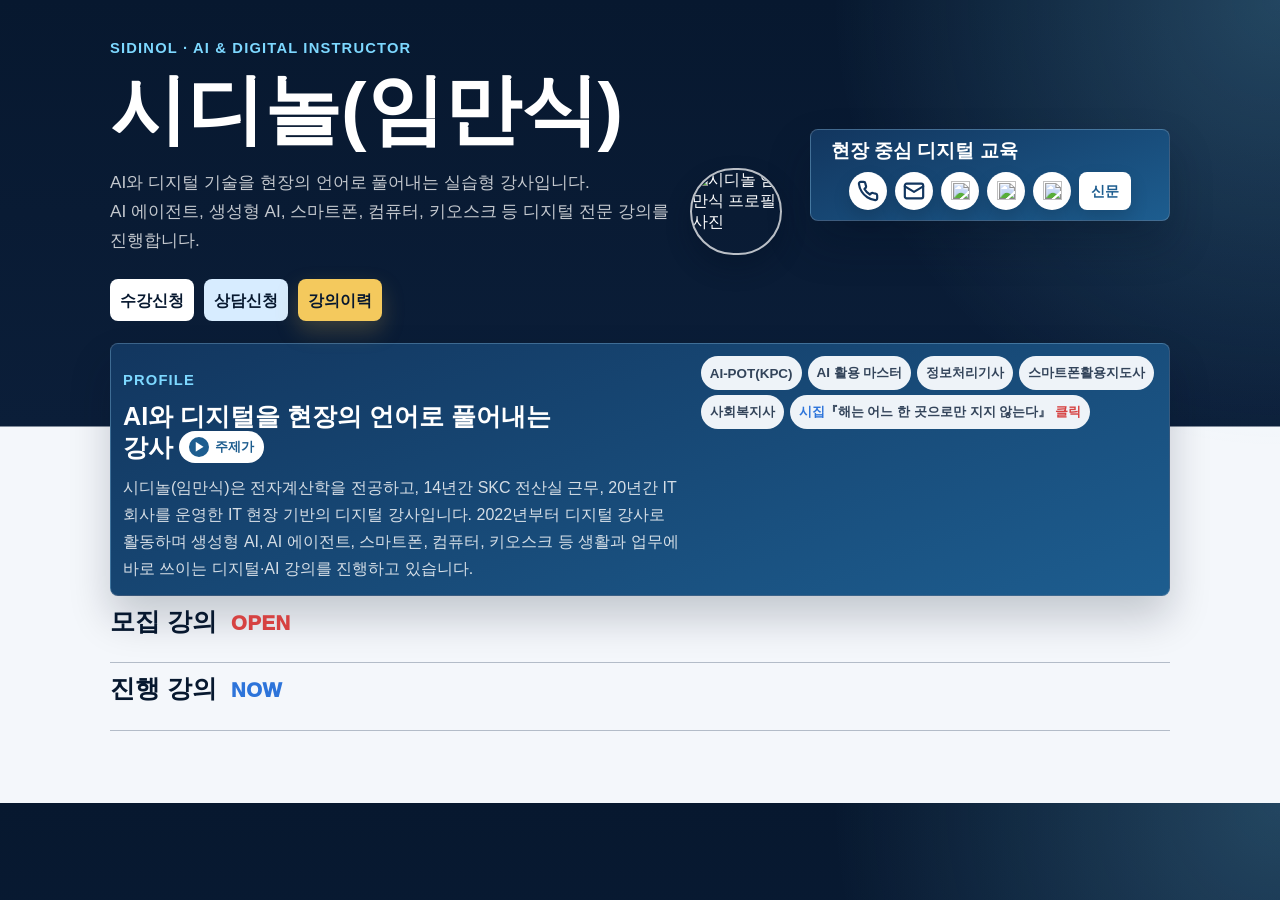
==== index.html @ cf783a94 "Add files via upload" ====
<!doctype html>
<html lang="ko">
  <head>
    <meta charset="UTF-8" />
    <meta name="viewport" content="width=device-width, initial-scale=1.0" />
    <title>강의 포트폴리오</title>
    <link rel="stylesheet" href="./style.css?v=20260810-1" />
  </head>
  <body data-page="home">
    <main class="page">
      <section class="hero">
        <div class="hero-grid">
          <div class="hero-copy">
            <p class="eyebrow">SIDINOL · AI & Digital Instructor</p>
            <h1>시디놀(임만식)</h1>
            <div class="lead-row">
              <p class="lead">
                AI와 디지털 기술을 현장의 언어로 풀어내는 실습형 강사입니다.
                <br />
                AI 에이전트, 생성형 AI, 스마트폰, 컴퓨터, 키오스크 등 디지털 전문 강의를 진행합니다.
              </p>
              <img class="hero-photo" src="./profile-photo-new.png?photo=20260806-2" alt="시디놀 임만식 프로필 사진" />
            </div>
            <div class="hero-actions">
              <a href="#open-section">수강신청</a>
              <a class="consult-action" href="https://forms.gle/AXUuiS46m5kyT9Lg6" target="_blank" rel="noreferrer">상담신청</a>
              <a class="history-action" href="./history.html">강의이력</a>
            </div>
          </div>
          <aside class="profile-card" aria-label="강사 요약">
            <strong>현장 중심 디지털 교육</strong>
            <div class="profile-links">
              <a class="contact-link" href="tel:01037876305" aria-label="전화 문의">
                <svg viewBox="0 0 24 24" aria-hidden="true">
                  <path d="M22 16.9v3a2 2 0 0 1-2.2 2 19.8 19.8 0 0 1-8.6-3.1 19.5 19.5 0 0 1-6-6A19.8 19.8 0 0 1 2.1 4.2 2 2 0 0 1 4.1 2h3a2 2 0 0 1 2 1.7c.1 1 .4 2 .7 2.8a2 2 0 0 1-.4 2.1L8.1 9.9a16 16 0 0 0 6 6l1.3-1.3a2 2 0 0 1 2.1-.4c.9.3 1.8.6 2.8.7A2 2 0 0 1 22 16.9Z" />
                </svg>
              </a>
              <a class="contact-link" href="mailto:imssjs@hanmail.net?subject=강의 문의" aria-label="메일 문의">
                <svg viewBox="0 0 24 24" aria-hidden="true">
                  <path d="M4 4h16a2 2 0 0 1 2 2v12a2 2 0 0 1-2 2H4a2 2 0 0 1-2-2V6a2 2 0 0 1 2-2Z" />
                  <path d="m22 7-10 6L2 7" />
                </svg>
              </a>
              <a class="brand-link" href="https://www.instagram.com/si.di.nol" aria-label="Instagram">
                <img src="https://cdn.simpleicons.org/instagram/E4405F" alt="" />
              </a>
              <a class="brand-link" href="https://www.facebook.com/imssjs" aria-label="Facebook">
                <img src="https://cdn.simpleicons.org/facebook/1877F2" alt="" />
              </a>
              <a class="brand-link" href="https://m.blog.naver.com/imsimd" aria-label="네이버 블로그">
                <img src="https://cdn.simpleicons.org/naver/03C75A" alt="" />
              </a>
              <button class="news-link" type="button" data-news-modal aria-label="신문 기사 보기">
                <em>신문</em>
              </button>
            </div>
          </aside>
        </div>
      </section>

      <section class="featured-course-preview" id="featuredCourse" aria-label="확정 강의 홍보" hidden></section>

      <section class="stats" id="stats" aria-label="강의 현황 요약"></section>

      <section class="about-panel" aria-label="강사 소개">
        <div>
          <p class="eyebrow dark">Profile</p>
          <div class="about-heading">
            <h2>
              AI와 디지털을 현장의 언어로 풀어내는
              <span class="title-tail">
                강사
                <button class="theme-song-play" type="button" aria-label="시디놀 주제가 재생">
                  <span aria-hidden="true">&#9654;</span>
                  <em>주제가</em>
                </button>
              </span>
            </h2>
          </div>
          <p>
            시디놀(임만식)은 전자계산학을 전공하고, 14년간 SKC 전산실 근무,
            20년간 IT 회사를 운영한 IT 현장 기반의 디지털 강사입니다.
            2022년부터 디지털 강사로 활동하며 생성형 AI, AI 에이전트,
            스마트폰, 컴퓨터, 키오스크 등 생활과 업무에 바로 쓰이는
            디지털·AI 강의를 진행하고 있습니다.
          </p>
        </div>
        <div class="credential-list">
          <span>AI-POT(KPC)</span>
          <span>AI 활용 마스터</span>
          <span>정보처리기사</span>
          <span>스마트폰활용지도사</span>
          <span>사회복지사</span>
          <a class="book-link" href="https://product.kyobobook.co.kr/book/preview/S000219388189"><em class="book-kind">시집</em> 『해는 어느 한 곳으로만 지지 않는다』 <strong>클릭</strong></a>
        </div>
      </section>

      <section class="course-section" id="open-section">
        <div class="section-title">
          <h2>모집 강의 <span class="label-open">Open</span></h2>
        </div>
        <div class="course-list" id="openCourses"></div>
      </section>

      <section class="course-section" id="active-section">
        <div class="section-title">
          <h2>진행 강의 <span class="label-now">Now</span></h2>
        </div>
        <div class="course-list compact" id="activeCourses"></div>
      </section>
    </main>

    <div class="modal" id="courseModal" aria-hidden="true">
      <div class="modal-backdrop" data-close-modal></div>
      <article class="modal-panel" role="dialog" aria-modal="true" aria-labelledby="modalTitle">
        <button class="modal-close" type="button" aria-label="닫기" data-close-modal>×</button>
        <div class="badge-row" id="modalBadges"></div>
        <h3 id="modalTitle"></h3>
        <div class="modal-meta" id="modalMeta"></div>
        <p class="modal-summary" id="modalSummary"></p>
        <div class="tag-row" id="modalTags"></div>
        <div id="modalApply"></div>
      </article>
    </div>

    <div class="modal" id="newsModal" aria-hidden="true">
      <div class="modal-backdrop" data-close-news-modal></div>
      <article class="modal-panel news-modal-panel" role="dialog" aria-modal="true" aria-labelledby="newsModalTitle">
        <button class="modal-close" type="button" aria-label="닫기" data-close-news-modal>×</button>
        <h3 id="newsModalTitle">신문 기사</h3>
        <div class="news-list">
          <a href="https://www.fntoday.co.kr/news/articleView.html?idxno=375219" target="_blank" rel="noreferrer">파이낸스투데이</a>
          <a href="https://www.donga.com/news/Society/article/all/20220724/114622201/1" target="_blank" rel="noreferrer">동아일보</a>
          <a href="https://www.lecturernews.com/news/articleView.html?idxno=106831" target="_blank" rel="noreferrer">한국강사신문</a>
        </div>
      </article>
    </div>

    <script src="./app.js?v=20260803-2"></script>
  </body>
</html>
---- style.css ----
:root {
  --navy: #07182f;
  --navy-2: #0d2748;
  --navy-3: #12365f;
  --ink: #122033;
  --muted: #66758a;
  --line: rgba(14, 38, 70, 0.12);
  --paper: #f4f7fb;
  --card: #ffffff;
  --blue: #2d74da;
  --cyan: #7dd8ff;
  --gold: #c9a24a;
  --green: #2c956b;
  --orange: #d8793c;
  --shadow: 0 22px 54px rgba(7, 24, 47, 0.14);
}

* {
  box-sizing: border-box;
}

html {
  scroll-behavior: smooth;
}

body {
  margin: 0;
  background:
    radial-gradient(circle at top right, rgba(125, 216, 255, 0.24), transparent 28rem),
    linear-gradient(180deg, #07182f 0, #0b1e39 426px, var(--paper) 427px);
  color: var(--ink);
  font-family:
    Pretendard,
    -apple-system,
    BlinkMacSystemFont,
    "Segoe UI",
    sans-serif;
}

body[data-page="history"] {
  background: var(--paper);
}

.page {
  width: min(100%, 1100px);
  margin: 0 auto;
  padding: 28px 20px 72px;
}

.hero {
  min-height: 300px;
  display: grid;
  align-content: center;
  padding: 12px 0 12px;
  color: #fff;
}

.hero-grid {
  display: grid;
  grid-template-columns: minmax(0, 1fr) 360px;
  align-items: center;
  gap: 28px;
}

.hero-copy {
  position: relative;
}

.lead-row {
  display: grid;
  grid-template-columns: minmax(0, 1fr) 92px;
  align-items: stretch;
  gap: 12px;
  margin-top: 20px;
}

.hero-photo {
  width: 92px;
  height: 100%;
  min-height: 100%;
  border: 2px solid rgba(255, 255, 255, 0.72);
  border-radius: 999px;
  object-fit: cover;
  object-position: center 28%;
  box-shadow: 0 12px 24px rgba(4, 17, 35, 0.32);
}

.eyebrow {
  margin: 0 0 14px;
  color: var(--cyan);
  font-size: 0.92rem;
  font-weight: 900;
  letter-spacing: 0.08em;
  text-transform: uppercase;
}

h1,
h2,
h3,
p {
  margin: 0;
}

h1 {
  max-width: 820px;
  font-size: clamp(2.35rem, 7vw, 4.8rem);
  line-height: 1.02;
  letter-spacing: 0;
}

.lead {
  max-width: 680px;
  color: rgba(255, 255, 255, 0.76);
  font-size: 1.08rem;
  line-height: 1.68;
}

.hero-actions {
  display: flex;
  flex-wrap: wrap;
  gap: 10px;
  margin-top: 24px;
}

.hero-actions a,
.profile-links a {
  display: inline-flex;
  align-items: center;
  justify-content: center;
  min-height: 42px;
  padding: 0 10px;
  border-radius: 8px;
  background: #fff;
  color: var(--navy);
  text-decoration: none;
  font-weight: 900;
}

.hero-actions a {
  overflow: hidden;
  text-overflow: clip;
  white-space: nowrap;
  word-break: keep-all;
  font-size: 0.98rem;
  line-height: 1;
}

.hero-actions .history-action {
  background: #f4c95d;
  color: #07182f;
  box-shadow: 0 10px 22px rgba(201, 162, 74, 0.26);
}

.hero-actions .consult-action {
  background: #d7ecff;
  color: #07182f;
}

.hero-actions .icon-action svg,
.profile-links .contact-link svg {
  width: 22px;
  height: 22px;
  fill: none;
  stroke: currentColor;
  stroke-width: 2.4;
  stroke-linecap: round;
  stroke-linejoin: round;
}

.profile-card {
  border: 1px solid rgba(255, 255, 255, 0.18);
  border-radius: 8px;
  background: linear-gradient(160deg, #12365f 0%, #1d5d8f 100%);
  padding: 8px 20px 10px;
  backdrop-filter: blur(14px);
  box-shadow: 0 22px 42px rgba(4, 17, 35, 0.28);
  transform: translateY(-6px);
}

.profile-card strong {
  display: block;
  margin-bottom: 6px;
  color: #ffffff;
  font-size: 1.18rem;
}

.profile-card p {
  color: rgba(255, 255, 255, 0.82);
  line-height: 1.58;
}

.profile-links {
  display: flex;
  flex-wrap: wrap;
  justify-content: center;
  gap: 8px;
  margin-top: 8px;
}

.profile-links a,
.profile-links button {
  display: inline-flex;
  align-items: center;
  justify-content: center;
  width: 38px;
  height: 38px;
  min-height: 38px;
  padding: 0;
  border-radius: 50%;
  background: #ffffff;
  color: #06152b;
  font-size: 1rem;
  font-weight: 900 !important;
  letter-spacing: 0.01em;
  text-decoration: none;
  box-shadow: 0 8px 18px rgba(0, 0, 0, 0.14);
}

.profile-links button {
  border: 0;
  cursor: pointer;
  font: inherit;
}

.brand-link img {
  width: 19px;
  height: 19px;
  display: block;
}

.profile-links .contact-link {
  color: #12365f;
}

.profile-links .news-link {
  position: relative;
  width: 52px;
  border-radius: 8px;
  padding: 0 10px;
  min-height: 38px;
  color: var(--navy);
}

.featured-course-preview {
  display: flex;
  flex-direction: column;
  gap: 5px;
  margin: 0 0 10px;
  overflow: visible;
}

.featured-course-item {
  display: grid;
  grid-template-columns: 68px minmax(0, 1fr) auto;
  align-items: center;
  gap: 14px;
  padding: 6px 16px;
  border: 1px solid rgba(255, 210, 205, 0.32);
  border-radius: 8px;
  background: linear-gradient(135deg, #6e2833, #9a3d46);
  box-shadow: 0 18px 36px rgba(90, 28, 38, 0.2);
  color: #fff;
  overflow: visible;
}

.featured-course-preview[hidden] {
  display: none;
}

.featured-course-preview h2 {
  color: #fff;
  font-size: 1.18rem;
}

.featured-course-date {
  margin-top: 3px;
  color: rgba(255, 255, 255, 0.76);
  font-size: 0.8rem;
  font-weight: 750;
}

.featured-course-date strong {
  margin-left: 5px;
  color: #fff5e9;
  font-weight: 950;
}

.featured-course-stamp {
  display: grid;
  place-items: center;
  width: 58px;
  height: 58px;
  border-radius: 28% 44% 34% 46%;
  background: linear-gradient(135deg, #f06a4e, #cf3543);
  outline: 2px solid rgba(255, 244, 224, 0.84);
  outline-offset: -6px;
  color: #fff;
  font-size: 1.08rem;
  font-weight: 950;
  line-height: 1.05;
  text-align: center;
  transform: rotate(-5deg);
  box-shadow: 0 7px 16px rgba(73, 16, 23, 0.26);
}

.featured-course-stamp.special {
  background: linear-gradient(135deg, #2dbf7c, #0f8f5b);
  box-shadow: 0 7px 16px rgba(12, 93, 63, 0.28);
}

.featured-course-link {
  border: 0;
  cursor: pointer;
  display: inline-flex;
  flex: 0 0 auto;
  align-items: center;
  justify-content: center;
  justify-self: end;
  min-height: 40px;
  min-width: 50px;
  padding: 0 9px;
  border-radius: 8px;
  background: #fff6f4;
  color: #762d37;
  font-size: 1.02rem;
  font-weight: 950;
  text-decoration: none;
}

.news-link em {
  display: inline-block;
  min-width: 28px;
  color: #1d5d8f;
  font-size: 0.9rem;
  font-style: normal;
  font-weight: 950;
  line-height: 1;
  white-space: nowrap;
  writing-mode: horizontal-tb;
}

.stats {
  display: grid;
  grid-template-columns: repeat(2, minmax(0, 1fr));
  gap: 10px;
  margin: 0 0 10px;
  position: relative;
  z-index: 2;
}

.stat-card,
.course-card {
  border: 1px solid var(--line);
  border-radius: 8px;
  background: rgba(255, 255, 255, 0.94);
  box-shadow: var(--shadow);
}

.stat-card {
  display: grid;
  grid-template-columns: 1fr auto;
  align-items: center;
  gap: 8px;
  min-height: 58px;
  padding: 12px 14px;
  backdrop-filter: blur(10px);
  text-decoration: none;
}

.stat-card strong {
  display: block;
  color: var(--navy);
  font-size: 1.55rem;
  line-height: 1;
}

.stat-card span {
  color: var(--muted);
  font-size: 0.9rem;
  font-weight: 800;
}

.stat-card .stat-open {
  color: #d64242;
}

.stat-card .stat-now {
  color: var(--blue);
}

.stat-card .stat-archive {
  color: var(--gold);
}

.history-page {
  max-width: 960px;
}

.history-hero {
  padding: 18px 0 18px;
  background:
    radial-gradient(circle at top right, rgba(125, 216, 255, 0.2), transparent 24rem),
    linear-gradient(180deg, #07182f 0, #0b1e39 100%);
  box-shadow: 0 0 0 100vmax #0b1e39;
  clip-path: inset(0 -100vmax);
  color: #fff;
}

.history-hero h1 {
  font-size: clamp(2.2rem, 8vw, 4.2rem);
}

.history-hero p:not(.eyebrow) {
  margin-top: 12px;
  color: rgba(255, 255, 255, 0.76);
  line-height: 1.6;
}

.history-hero .section-title {
  margin-top: 22px;
  margin-bottom: 0;
}

.history-hero .section-title h2 {
  color: #ffffff;
}

.back-link {
  display: inline-flex;
  align-items: center;
  min-height: 36px;
  margin-bottom: 18px;
  padding: 0 12px;
  border-radius: 999px;
  background: #f4c95d;
  color: #07182f;
  font-weight: 900;
  text-decoration: none;
  box-shadow: 0 10px 22px rgba(201, 162, 74, 0.26);
}

.course-section {
  margin-top: 10px;
}

#open-section,
#active-section {
  padding-bottom: 18px;
  border-bottom: 1px solid rgba(14, 38, 70, 0.28);
}

.about-panel {
  display: grid;
  grid-template-columns: minmax(0, 1.1fr) minmax(280px, 0.9fr);
  gap: 20px;
  margin: 10px 0;
  padding: 12px;
  border: 1px solid rgba(255, 255, 255, 0.16);
  border-radius: 8px;
  background: linear-gradient(160deg, #12365f 0%, #1d5d8f 100%);
  box-shadow: 0 22px 42px rgba(4, 17, 35, 0.2);
}

.eyebrow.dark {
  margin-bottom: 8px;
  color: var(--cyan);
}

.about-heading {
  display: flex;
  align-items: center;
  flex-wrap: wrap;
  gap: 6px;
}

.about-panel h2 {
  display: inline;
  flex: 0 1 auto;
  color: #ffffff;
}

.title-tail {
  display: inline-flex;
  align-items: center;
  gap: 6px;
  white-space: nowrap;
}

.theme-song-play {
  cursor: pointer;
  display: inline-flex;
  flex: 0 0 auto;
  align-items: center;
  gap: 6px;
  min-height: 32px;
  padding: 0 10px;
  border: 0;
  border-radius: 999px;
  background: #ffffff;
  color: #12365f;
  font: inherit;
  font-size: 0.84rem;
  font-weight: 900;
}

.theme-song-play em {
  color: #1d5d8f;
  font-style: normal;
  font-weight: 950;
}

.theme-song-play span {
  display: inline-grid;
  place-items: center;
  width: 20px;
  height: 20px;
  border-radius: 50%;
  background: #1d5d8f;
  color: #ffffff;
  font-size: 0.66rem;
}

.theme-song-play.is-playing span {
  background: #d64242;
}

.about-panel p {
  margin-top: 12px;
  color: rgba(255, 255, 255, 0.82);
  line-height: 1.68;
}

.credential-list {
  display: flex;
  flex-wrap: wrap;
  align-content: start;
  gap: 5px 6px;
}

.credential-list span,
.credential-list a {
  display: inline-flex;
  align-items: center;
  min-height: 34px;
  padding: 0 9px;
  border-radius: 999px;
  background: #eef3f8;
  color: #33445a;
  font-size: 0.84rem;
  font-weight: 800;
  text-decoration: none;
}

.credential-list .book-link {
  background: #eef3f8;
  color: #33445a;
}

.credential-list .book-kind {
  color: var(--blue);
  font-style: normal;
}

.credential-list .book-link strong {
  margin-left: 4px;
  color: #d64242;
  font-weight: 950;
}

.section-title {
  display: flex;
  align-items: baseline;
  justify-content: space-between;
  gap: 12px;
  margin-bottom: 8px;
  padding-bottom: 0;
}

.section-title span {
  margin-left: 7px;
  color: var(--gold);
  font-size: 0.8em;
  font-weight: 950;
  letter-spacing: 0.03em;
  text-transform: uppercase;
}

.section-title .label-open {
  color: #d64242;
}

.section-title .label-now {
  color: var(--blue);
}

.section-title .label-archive {
  color: var(--gold);
}

.archive-count {
  margin-left: 8px;
  color: #ffffff;
  font-size: 0.8em;
  font-weight: 950;
}

.history-filter {
  min-width: 142px;
  max-width: 46%;
  height: 36px;
  padding: 0 32px 0 12px;
  border: 1px solid rgba(244, 201, 93, 0.62);
  border-radius: 8px;
  background:
    linear-gradient(45deg, transparent 50%, #07182f 50%) right 16px center / 6px 6px no-repeat,
    linear-gradient(135deg, #ffffff 0%, #fff8e8 100%);
  color: var(--navy);
  font: inherit;
  font-size: 1rem;
  font-weight: 900;
  appearance: none;
  box-shadow: 0 10px 22px rgba(201, 162, 74, 0.18);
  cursor: pointer;
}

body[data-page="history"] #past-section {
  margin-top: 16px;
}

h2 {
  color: var(--navy);
  font-size: 1.58rem;
  line-height: 1.2;
}

.course-list {
  display: grid;
  grid-template-columns: repeat(2, minmax(0, 1fr));
  gap: 10px;
}

.course-list.compact {
  grid-template-columns: 1fr;
  gap: 10px;
}

body[data-page="history"] .course-list.compact {
  gap: 5px;
}

.course-card {
  position: relative;
  overflow: hidden;
  padding: 16px 18px;
}

#openCourses .course-card {
  background: #fff5f5;
  padding: 6px 14px 9px;
}

#openCourses .badge-row {
  min-height: 22px;
  margin: 0;
}

#openCourses .course-card h3 {
  margin: 5px 0 4px;
  font-size: 1.08rem;
  line-height: 1.18;
}

#openCourses .summary {
  line-height: 1.22;
  font-size: 0.9rem;
}

#openCourses .meta {
  gap: 2px;
  margin: 6px 0;
  font-size: 0.84rem;
  line-height: 1.16;
}

#openCourses .tag-row {
  gap: 4px;
}

#openCourses .badge,
#openCourses .tag {
  min-height: 22px;
  padding: 0 7px;
  font-size: 0.7rem;
}

#openCourses .apply-button {
  min-height: 31px;
  margin-top: 7px;
  margin-bottom: 0;
  font-size: 0.86rem;
}

.course-card::before {
  content: "";
  position: absolute;
  inset: 0 auto 0 0;
  width: 5px;
  background: linear-gradient(180deg, var(--cyan), var(--blue));
}

.course-card h3 {
  margin: 8px 0 6px;
  color: var(--navy);
  font-size: 1.14rem;
  line-height: 1.26;
}

.summary {
  color: #45556b;
  line-height: 1.42;
  font-size: 0.94rem;
}

.meta {
  display: grid;
  gap: 4px;
  margin: 10px 0;
  color: var(--muted);
  font-size: 0.88rem;
  line-height: 1.3;
}

.badge-row,
.tag-row {
  display: flex;
  flex-wrap: wrap;
  gap: 5px;
}

.badge,
.tag {
  display: inline-flex;
  align-items: center;
  min-height: 24px;
  padding: 0 8px;
  border-radius: 999px;
  font-size: 0.74rem;
  font-weight: 900;
}

.badge.open {
  background: #fff0f0;
  color: #d64242;
}

.badge.upcoming {
  background: #e8f1ff;
  color: var(--blue);
}

.badge.active {
  background: #e6f6ee;
  color: var(--green);
}

.badge.closed {
  background: #f7eee8;
  color: var(--orange);
}

.tag {
  background: #eef3f8;
  color: #44536a;
}

.course-row {
  display: grid;
  grid-template-columns: minmax(0, 1.3fr) minmax(88px, 0.75fr) auto;
  align-items: center;
  gap: 10px;
  width: 100%;
  min-height: 48px;
  padding: 10px 13px;
  border: 1px solid var(--line);
  border-radius: 8px;
  background: rgba(255, 255, 255, 0.94);
  color: var(--ink);
  text-align: left;
  box-shadow: 0 12px 28px rgba(7, 24, 47, 0.08);
  cursor: pointer;
}

#pastCourses .course-row:nth-child(even) {
  background: #f3f8ff;
}

#activeCourses .course-row:nth-child(even) {
  background: #f2fbf6;
}

.course-row strong,
.course-row span,
.course-row em {
  overflow: hidden;
  text-overflow: ellipsis;
  white-space: nowrap;
}

.course-row strong {
  color: var(--navy);
  font-size: 0.96rem;
}

.course-row span {
  color: #52637a;
  font-size: 0.86rem;
  font-weight: 800;
}

.course-row em {
  color: var(--muted);
  font-size: 0.82rem;
  font-style: normal;
  font-weight: 750;
}

.apply-button {
  display: inline-flex;
  align-items: center;
  justify-content: center;
  min-height: 34px;
  margin-top: 10px;
  padding: 0 13px;
  border-radius: 8px;
  background: var(--navy);
  color: #fff;
  text-decoration: none;
  font-weight: 900;
  font-size: 0.92rem;
  border: 0;
  cursor: pointer;
}

.apply-button.muted {
  background: #edf2f7;
  color: #304154;
}

.apply-method {
  margin-top: 10px;
  padding: 10px 12px;
  border-radius: 8px;
  background: #f2f6fa;
  color: #2e4057;
  line-height: 1.5;
  font-weight: 700;
}

.empty {
  grid-column: 1 / -1;
  padding: 22px;
  border: 1px dashed rgba(14, 38, 70, 0.2);
  border-radius: 8px;
  color: var(--muted);
  background: rgba(255, 255, 255, 0.72);
}

.modal {
  position: fixed;
  inset: 0;
  z-index: 20;
  display: none;
  align-items: center;
  justify-content: center;
  padding: 20px;
}

.modal.is-open {
  display: flex;
}

.modal-backdrop {
  position: absolute;
  inset: 0;
  background: rgba(5, 16, 32, 0.58);
}

.modal-panel {
  position: relative;
  z-index: 1;
  width: min(100%, 520px);
  max-height: min(82vh, 620px);
  overflow: auto;
  padding: 24px;
  border-radius: 8px;
  background: #fff;
  box-shadow: 0 28px 80px rgba(4, 17, 35, 0.36);
}

.modal-close {
  position: absolute;
  top: 12px;
  right: 12px;
  width: 34px;
  height: 34px;
  border: 0;
  border-radius: 50%;
  background: #eef3f8;
  color: var(--navy);
  font-size: 1.35rem;
  line-height: 1;
  cursor: pointer;
}

.modal-panel h3 {
  margin: 4px 36px 14px 0;
  color: var(--navy);
  font-size: 1.34rem;
  line-height: 1.32;
}

.modal-meta {
  display: grid;
  gap: 7px;
  color: var(--muted);
  font-size: 0.95rem;
  font-weight: 750;
}

.modal-summary {
  margin: 18px 0;
  color: #3f5066;
  line-height: 1.65;
}

.news-modal-panel {
  max-width: 360px;
}

.news-list {
  display: grid;
  gap: 8px;
  margin-top: 16px;
}

.news-list a {
  display: flex;
  align-items: center;
  min-height: 42px;
  padding: 0 14px;
  border-radius: 8px;
  background: #eef3f8;
  color: var(--navy);
  font-weight: 900;
  text-decoration: none;
}

@media (max-width: 720px) {
  body {
    background:
      radial-gradient(circle at top right, rgba(125, 216, 255, 0.24), transparent 28rem),
      linear-gradient(180deg, #07182f 0, #0b1e39 426px, var(--paper) 427px);
  }

  .page {
    padding: 20px 16px 48px;
  }

  .hero {
    min-height: 0;
    padding: 6px 0 4px;
  }

  .hero-grid {
    gap: 22px;
  }

  .lead-row {
    grid-template-columns: minmax(0, 1fr) 84px;
    gap: 8px;
  }

  .hero-photo {
    width: 84px;
  }

  .course-list,
  .hero-grid,
  .about-panel {
    grid-template-columns: 1fr;
  }

  .stats {
    grid-template-columns: repeat(2, minmax(0, 1fr));
  }

  .hero-actions {
    display: grid;
    grid-template-columns: repeat(4, minmax(0, 1fr));
    gap: 4px;
  }

  .hero-actions a {
    height: 36px;
    min-height: 36px;
    padding: 0 2px;
    font-size: 1.08rem;
    line-height: 1;
    overflow: hidden;
    text-overflow: clip;
    white-space: nowrap;
    word-break: keep-all;
  }

  .hero-actions .history-action {
    background: #f4c95d;
    color: #07182f;
  }

  .hero-actions .icon-action svg {
    width: 21px;
    height: 21px;
  }

  .profile-card {
    padding: 8px 20px 10px;
  }

  .profile-card strong {
    margin-bottom: 6px;
  }

  .profile-links {
    gap: 8px;
    margin-top: 8px;
  }

  .back-link {
    background: #f4c95d;
    color: #07182f;
    box-shadow: 0 10px 22px rgba(201, 162, 74, 0.26);
  }

  .history-hero .section-title {
    align-items: center;
    flex-wrap: nowrap;
    gap: 6px;
  }

  .history-hero .section-title h2 {
    flex: 1 1 auto;
    min-width: 0;
    white-space: nowrap;
  }

.history-hero .section-title span {
  margin-left: 0;
}

  .history-hero .history-filter {
    flex: 0 0 132px;
    min-width: 132px;
    max-width: 132px;
    height: 36px;
    padding: 0 30px 0 10px;
    border: 1px solid rgba(244, 201, 93, 0.78);
    background:
      linear-gradient(45deg, transparent 50%, #07182f 50%) right 13px center / 6px 6px no-repeat,
      linear-gradient(135deg, #ffffff 0%, #fff1c7 100%);
    font-size: 1rem;
    font-weight: 900;
    appearance: none;
    box-shadow: 0 10px 22px rgba(201, 162, 74, 0.24);
  }

  .stats {
    margin: 0 0 10px;
  }

  .featured-course-preview {
    gap: 5px;
  }

  .featured-course-item {
    grid-template-columns: 38px minmax(0, 1fr) 36px;
    align-items: center;
    gap: 7px;
    padding: 3px 10px;
  }

  .featured-course-preview h2 {
    font-size: 0.92rem;
  }

  .featured-course-stamp {
    width: 38px;
    height: 38px;
    font-size: 0.9rem;
  }

  .featured-course-link {
    width: 36px;
    height: 32px;
    min-height: 32px;
    min-width: 36px;
    padding: 0;
    font-size: 0.9rem;
    white-space: nowrap;
  }

  .about-panel {
    margin: 10px 0;
  }

  .about-heading {
    gap: 4px;
  }

  .about-panel h2 {
    font-size: 1.48rem;
  }

  .theme-song-play {
    min-height: 28px;
    padding: 0 8px;
    font-size: 0.76rem;
  }

  .theme-song-play span {
    width: 17px;
    height: 17px;
    font-size: 0.56rem;
  }

  .course-section {
    margin-top: 10px;
  }

  #open-section,
  #active-section {
    padding-bottom: 14px;
  }

  .course-row {
    grid-template-columns: minmax(0, 1fr) auto;
    gap: 4px;
    padding: 12px 13px;
  }

  .course-row strong {
    grid-column: 1 / -1;
  }

  #past-section .section-title {
    align-items: baseline;
    flex-direction: row;
  }

  .history-filter {
    min-width: 118px;
    max-width: 42%;
  }
}
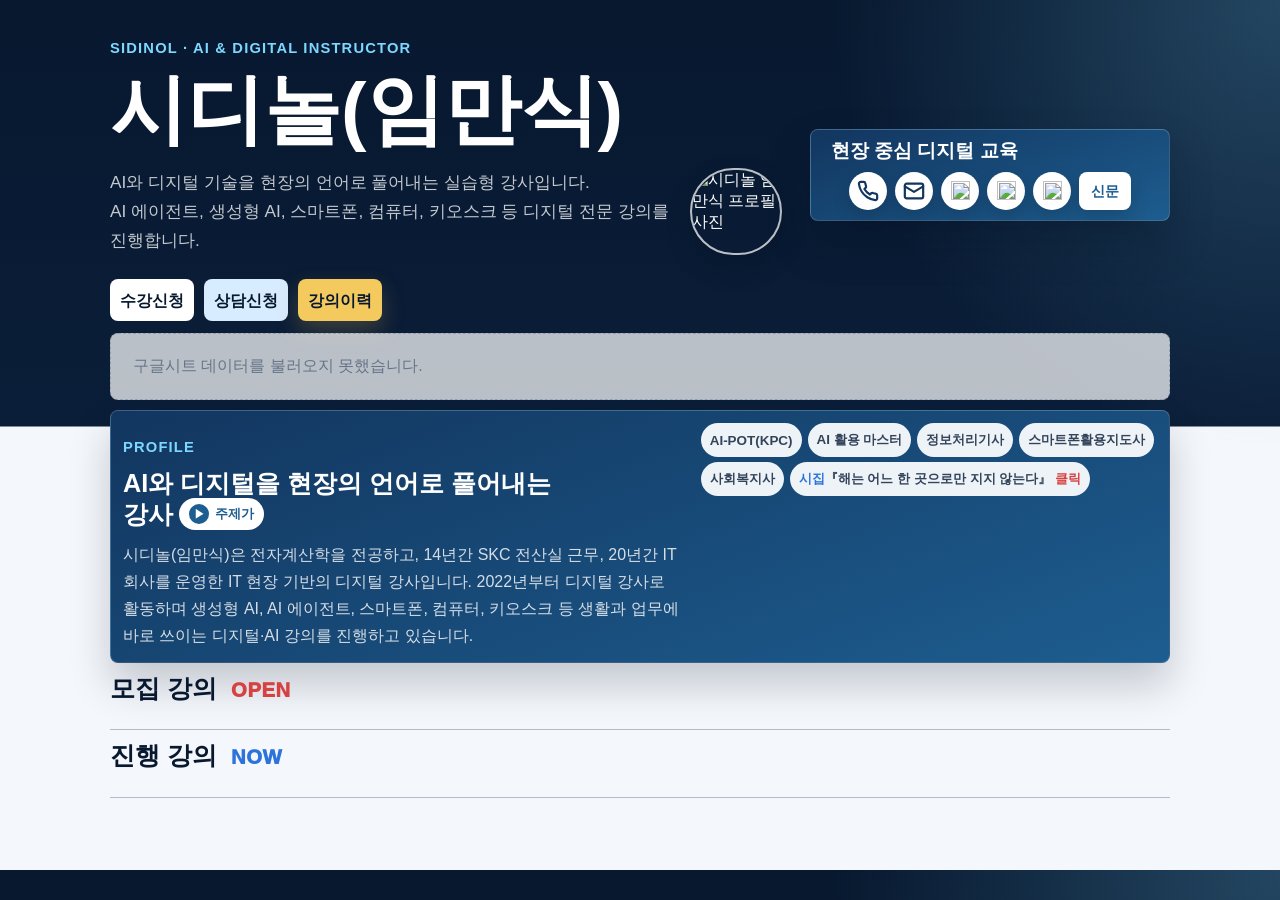
==== commit 0d8f45a8: "Add files via upload" ====
--- a/index.html
+++ b/index.html
@@ -136,6 +136,6 @@
       </article>
     </div>
 
-    <script src="./app.js?v=20260803-2"></script>
+    <script src="./app.js?v=20260811-2"></script>
   </body>
 </html>
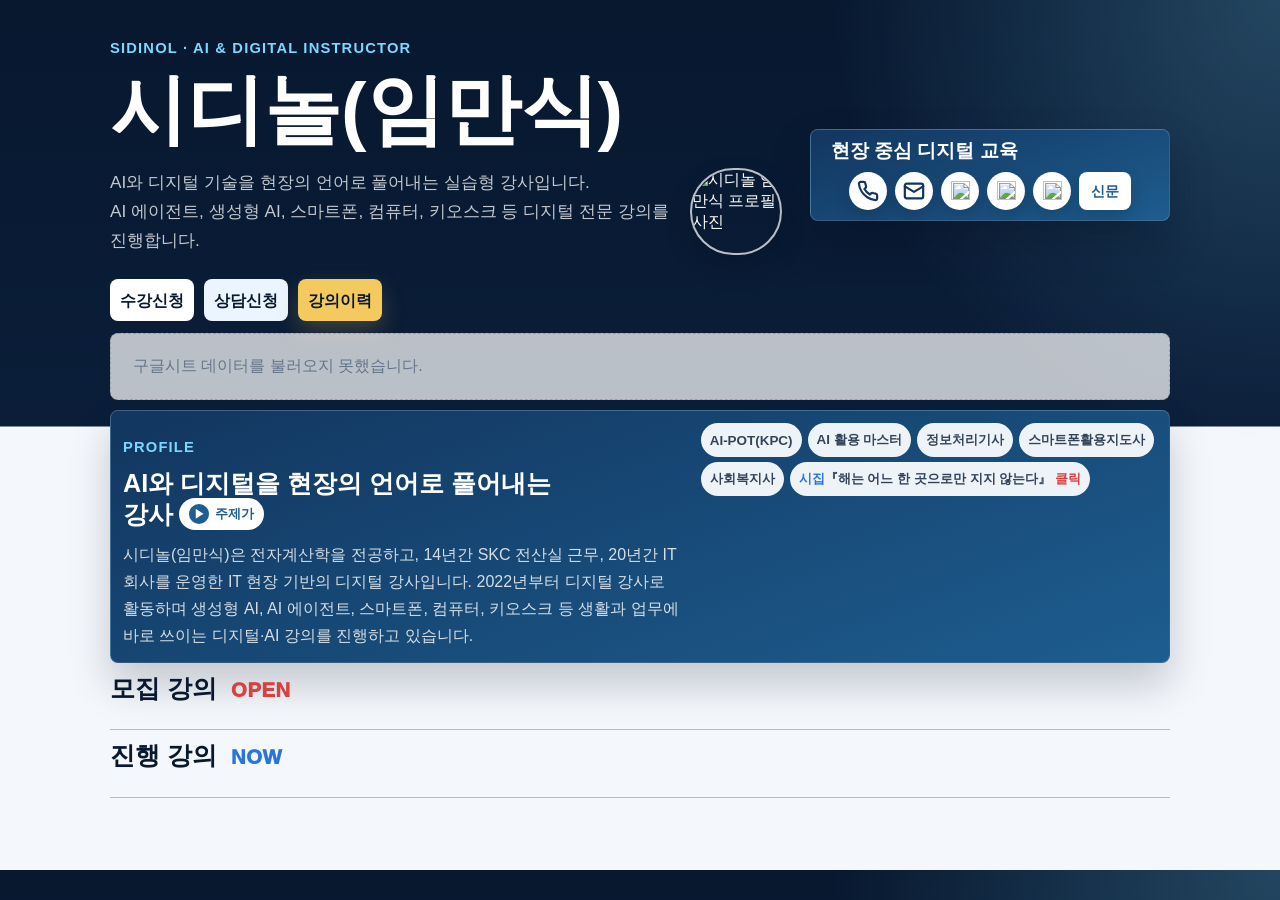
==== commit e70d265e: "Add files via upload" ====
--- a/index.html
+++ b/index.html
@@ -4,7 +4,7 @@
     <meta charset="UTF-8" />
     <meta name="viewport" content="width=device-width, initial-scale=1.0" />
     <title>강의 포트폴리오</title>
-    <link rel="stylesheet" href="./style.css?v=20260810-1" />
+    <link rel="stylesheet" href="./style.css?v=20260814-1" />
   </head>
   <body data-page="home">
     <main class="page">
--- a/style.css
+++ b/style.css
@@ -152,7 +152,7 @@
 }
 
 .hero-actions .consult-action {
-  background: #d7ecff;
+  background: #eaf5ff;
   color: #07182f;
 }
 
